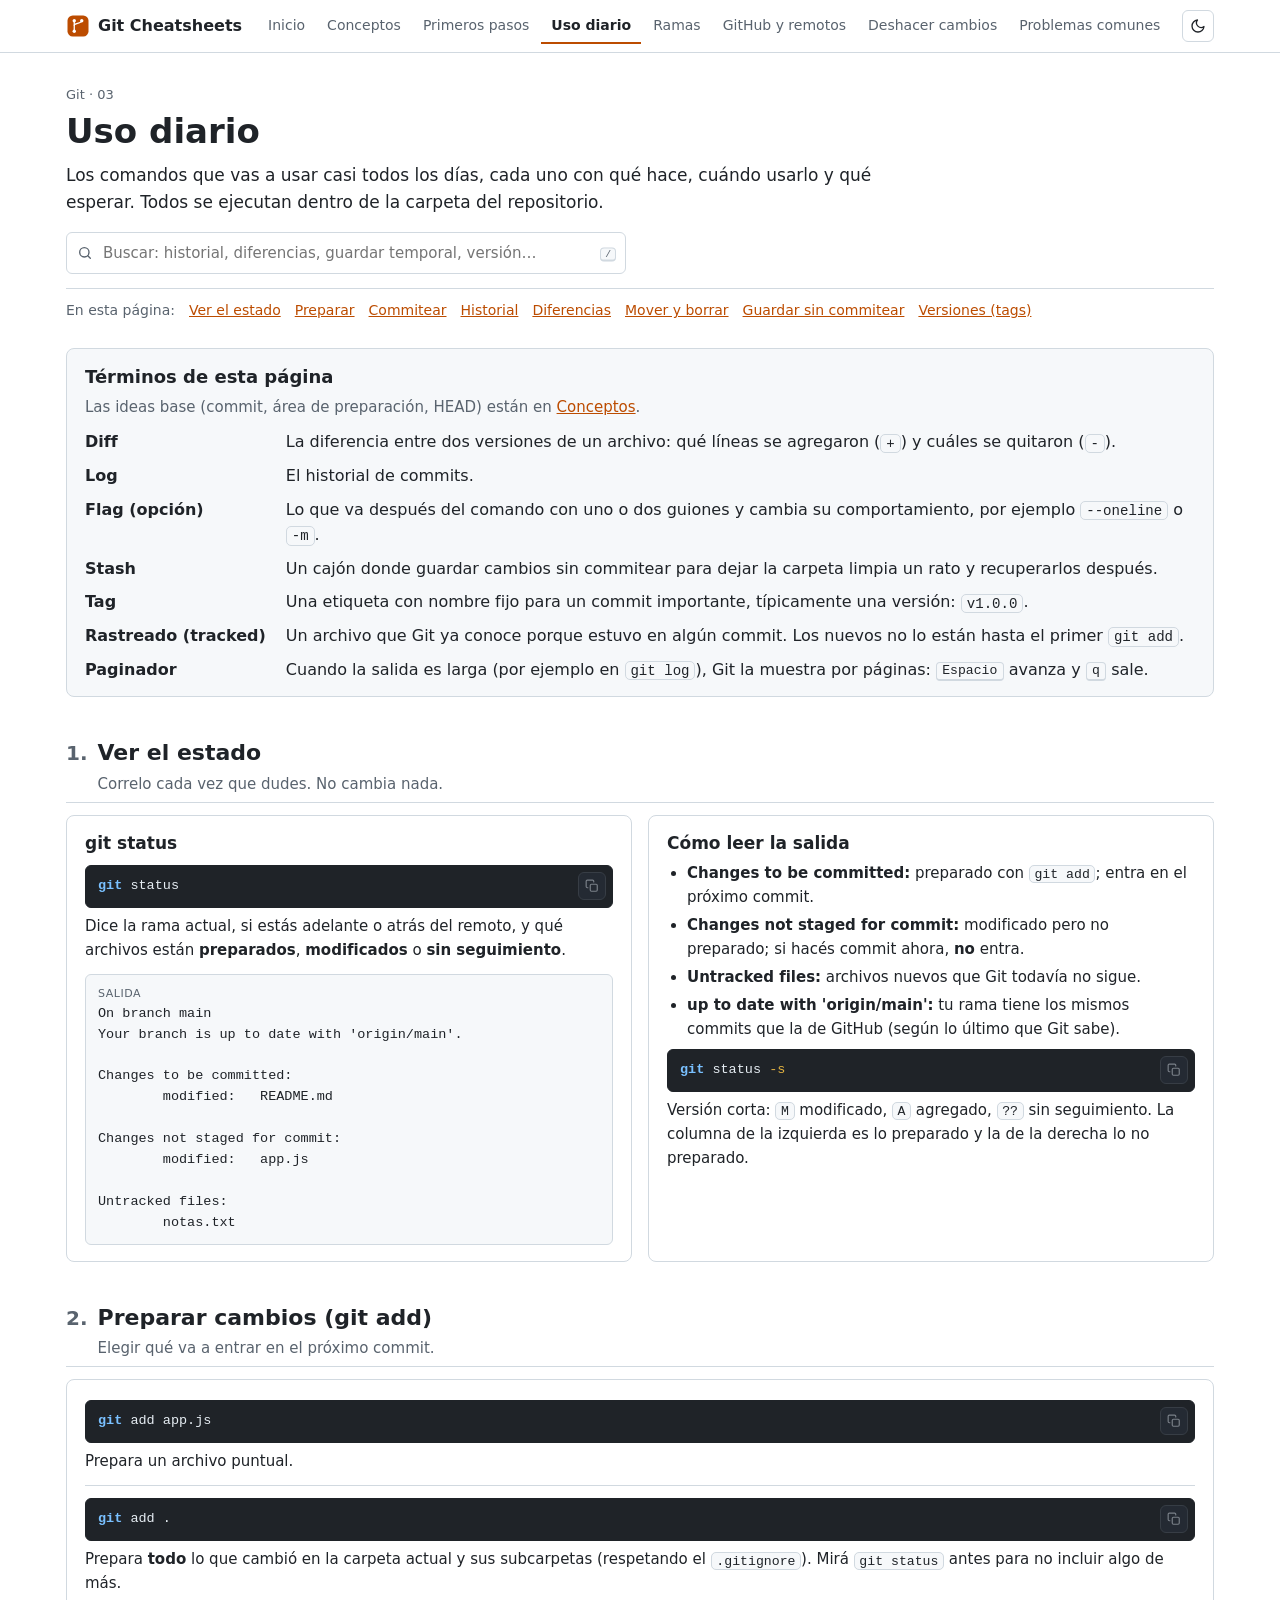
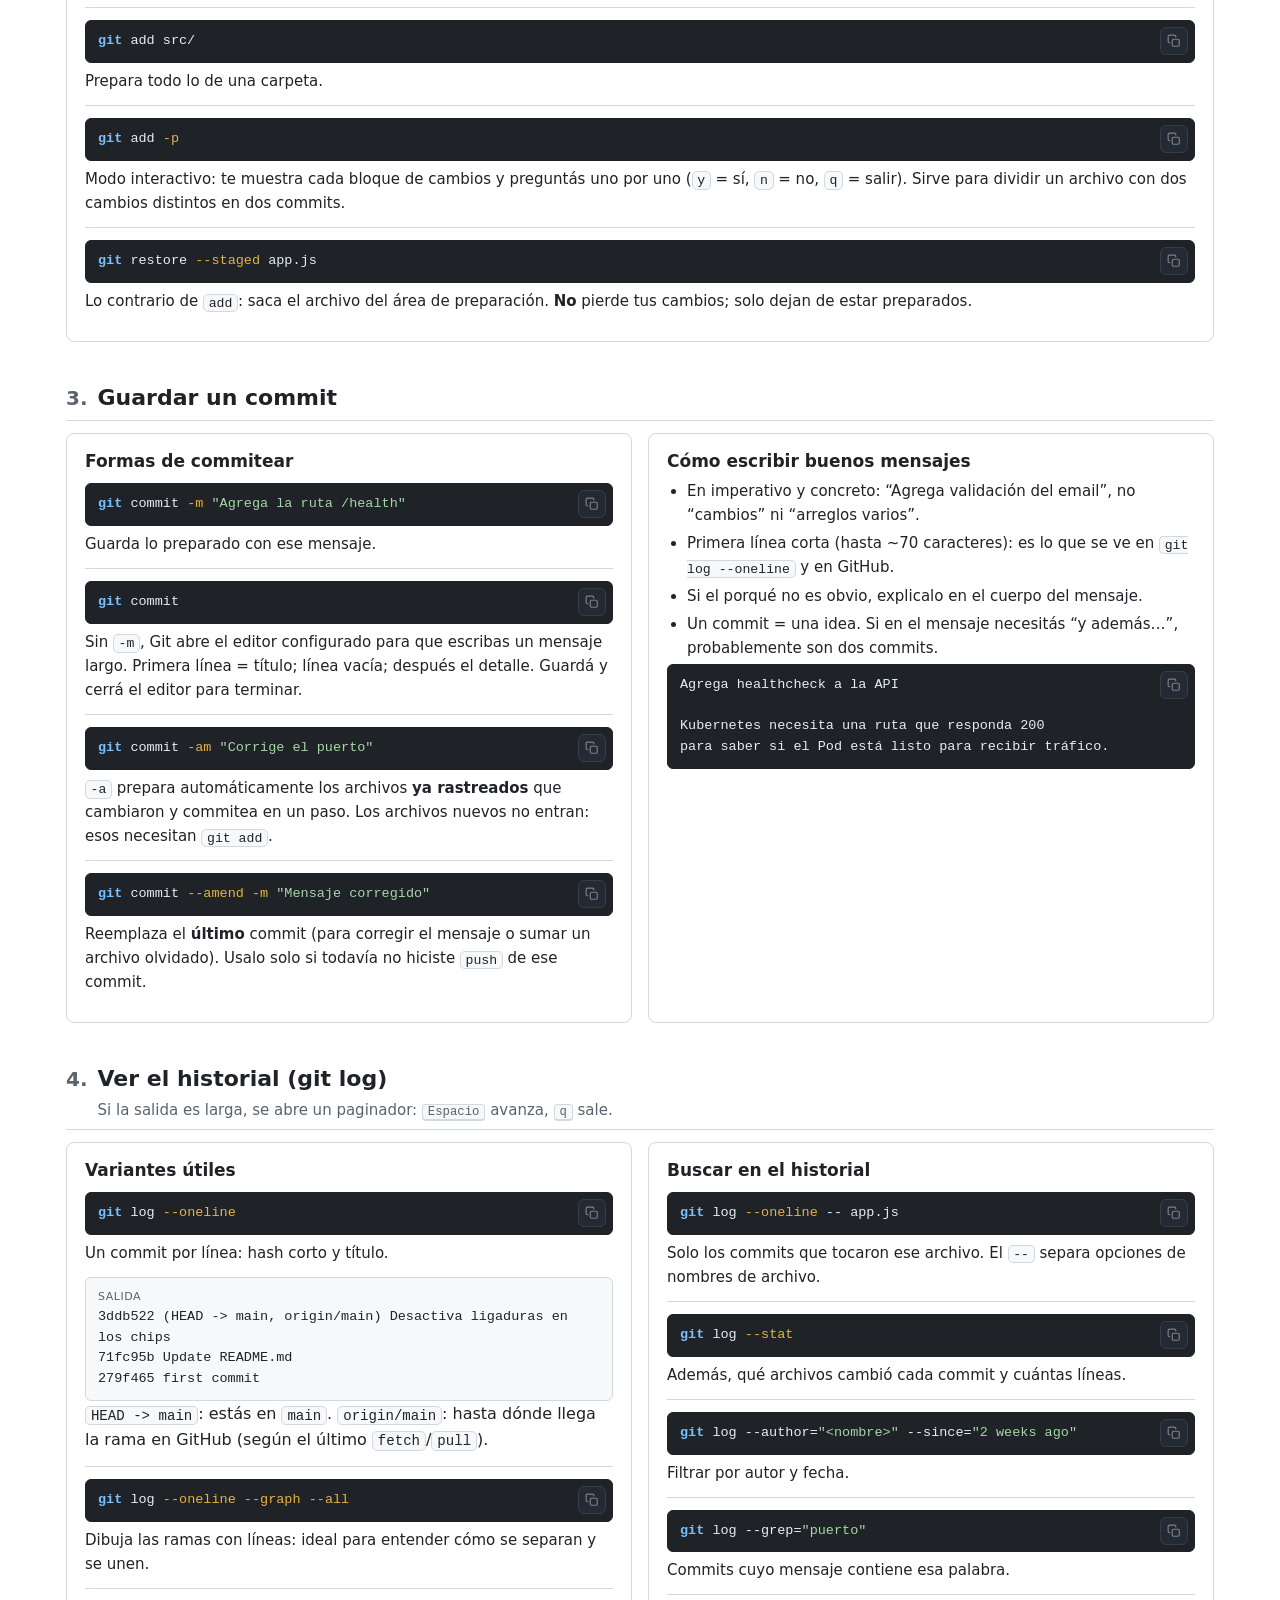
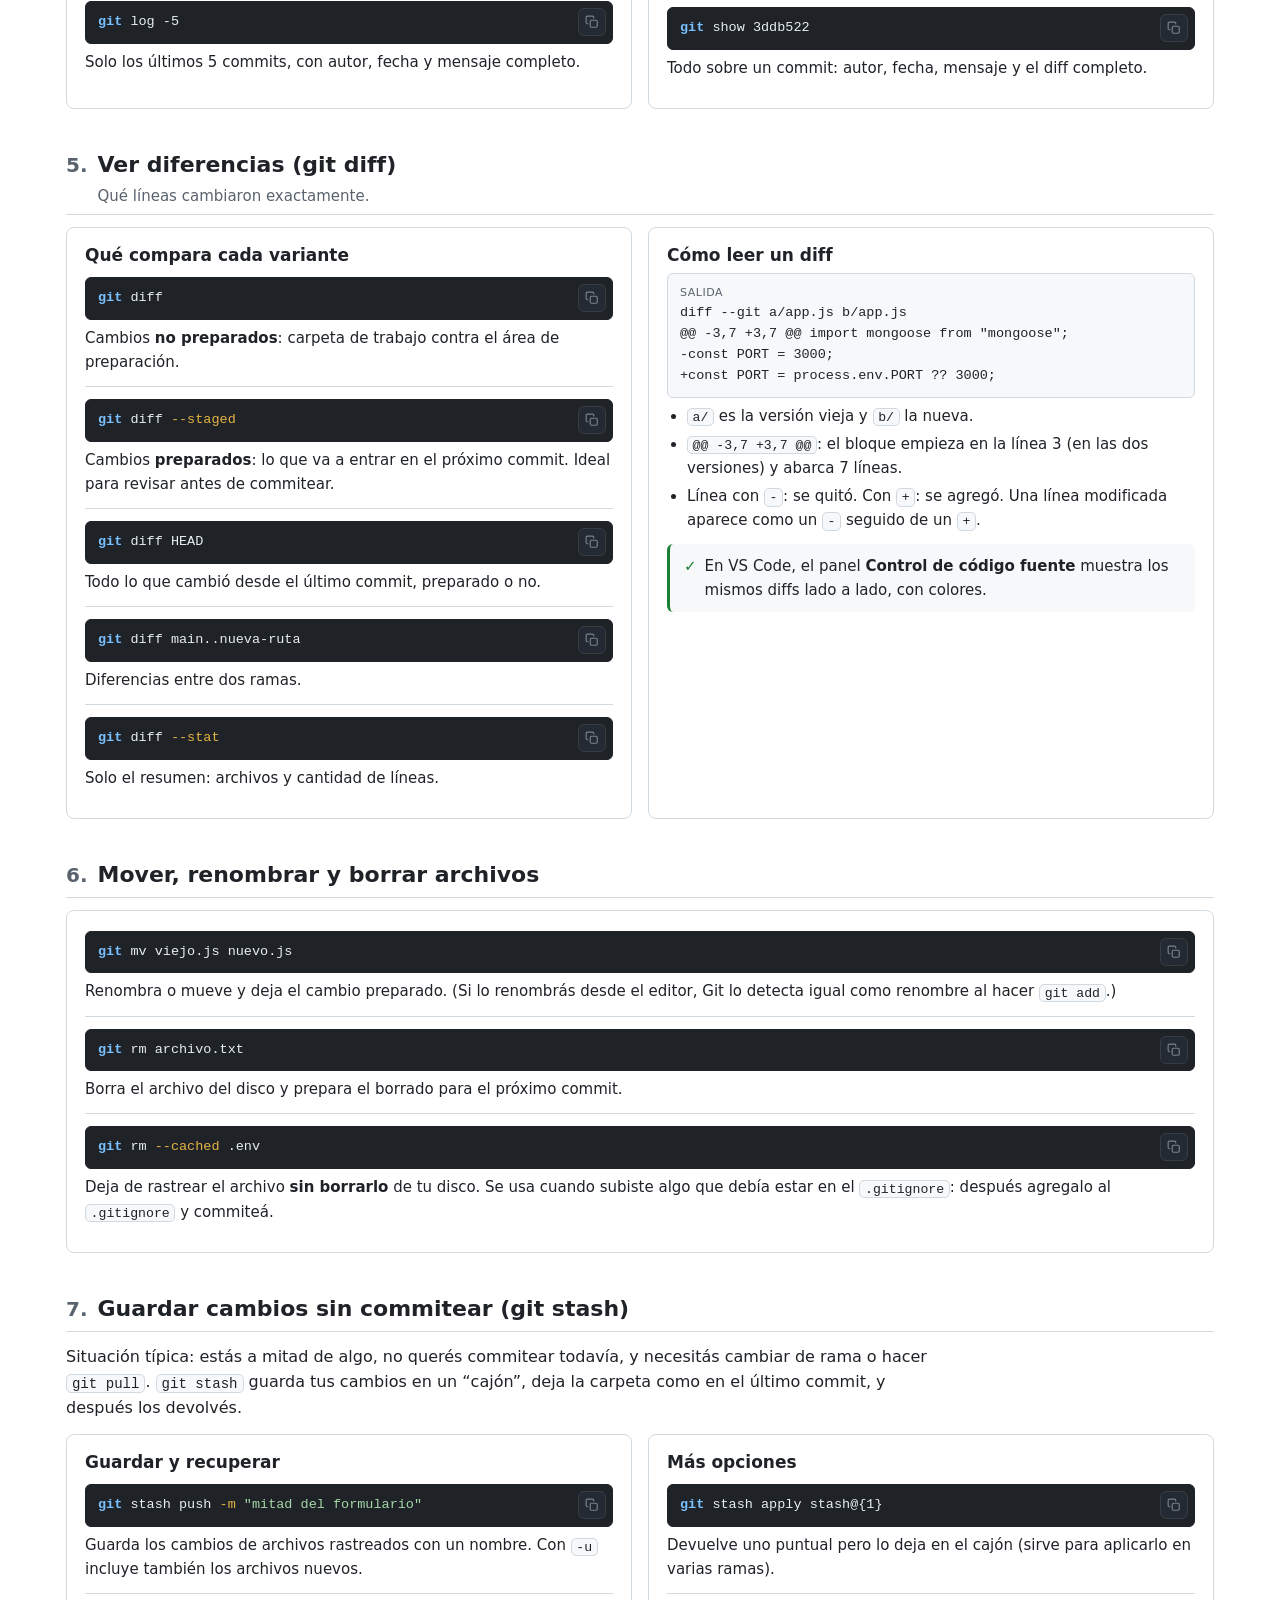
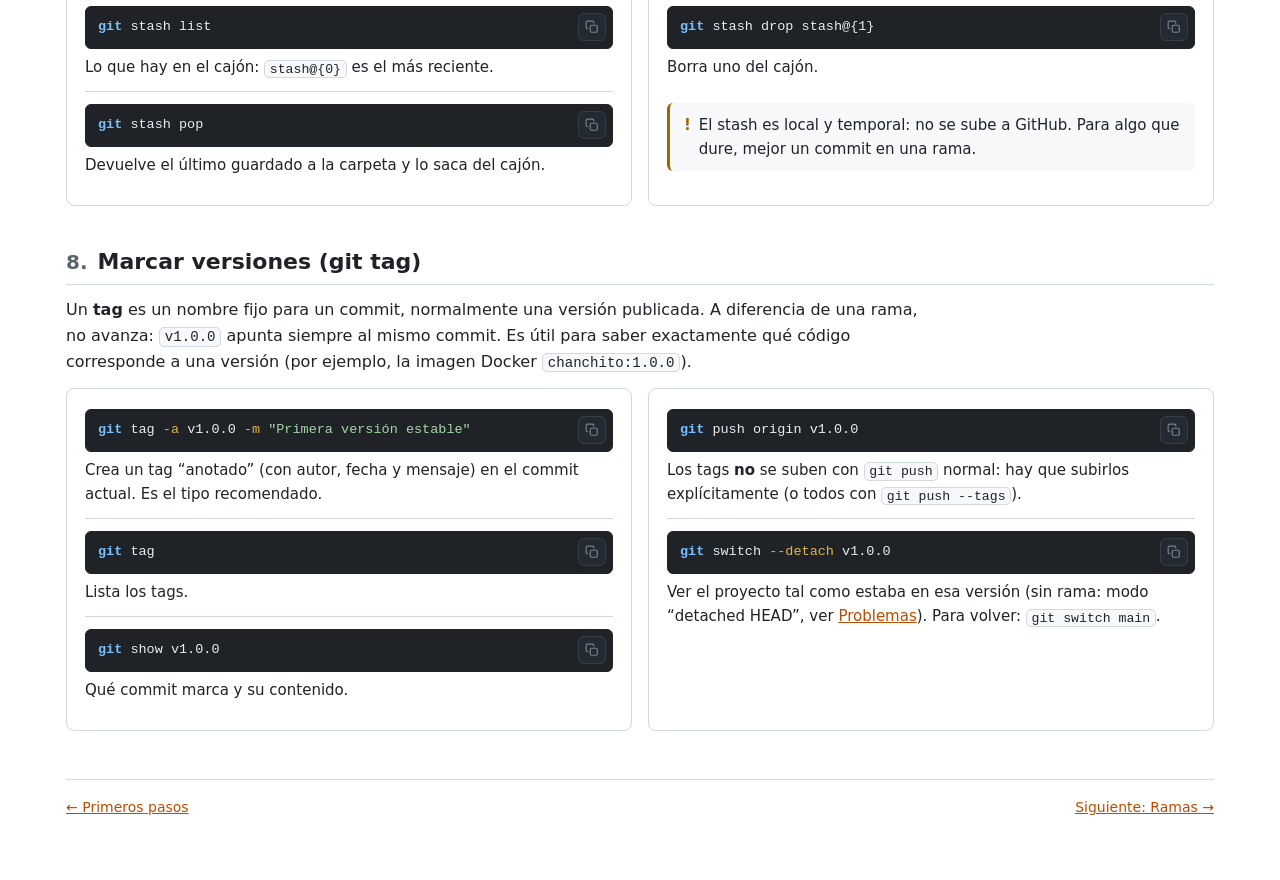
==== 03-uso-diario.html @ 5817d2de "Git cheatsheets: guía desde cero lista para Netlify Cheatsheets de Git en español para quien empieza" ====
<!doctype html>
<html lang="es">
<head>
<meta charset="utf-8">
<meta name="viewport" content="width=device-width, initial-scale=1">
<meta name="description" content="Comandos de Git para el día a día explicados: status, add, commit, log, diff, show, mover y borrar archivos, stash y tags.">
<meta name="theme-color" content="#bc4c00">
<title>Git · Uso diario</title>
<link rel="icon" href="data:image/svg+xml,%3Csvg xmlns='http://www.w3.org/2000/svg' viewBox='0 0 64 64'%3E%3Crect x='4' y='4' width='56' height='56' rx='14' fill='%23bc4c00'/%3E%3Cg fill='none' stroke='%23fff' stroke-width='3.4' stroke-linecap='round'%3E%3Cpath d='M22 18v28'/%3E%3Cpath d='M22 30c0-6 20-4 20-12'/%3E%3C/g%3E%3Cg fill='%23fff'%3E%3Ccircle cx='22' cy='18' r='4.5'/%3E%3Ccircle cx='22' cy='46' r='4.5'/%3E%3Ccircle cx='42' cy='18' r='4.5'/%3E%3C/g%3E%3C/svg%3E">
<link rel="stylesheet" href="assets/style.css">
<script src="assets/app.js"></script>
</head>
<body data-page="diario">
<header class="topbar"></header>

<main class="wrap">

  <div class="hero">
    <span class="eyebrow">Git · 03</span>
    <h1>Uso diario</h1>
    <p class="lead">Los comandos que vas a usar casi todos los días, cada uno con qué hace, cuándo usarlo y qué esperar. Todos se ejecutan dentro de la carpeta del repositorio.</p>
    <div class="toolbar">
      <label class="search">
        <svg viewBox="0 0 24 24" fill="none" stroke="currentColor" stroke-width="2" stroke-linecap="round" aria-hidden="true"><circle cx="11" cy="11" r="7"/><path d="m20 20-3.5-3.5"/></svg>
        <input id="q" type="search" placeholder="Buscar: historial, diferencias, guardar temporal, versión…" autocomplete="off" aria-label="Buscar comando">
        <span class="hint"><kbd>/</kbd></span>
      </label>
    </div>
    <nav class="toc">
      <a href="#status">Ver el estado</a>
      <a href="#add">Preparar</a>
      <a href="#commit">Commitear</a>
      <a href="#log">Historial</a>
      <a href="#diff">Diferencias</a>
      <a href="#archivos">Mover y borrar</a>
      <a href="#stash">Guardar sin commitear</a>
      <a href="#tags">Versiones (tags)</a>
    </nav>
  </div>

  <section class="terms-box">
    <h2>Términos de esta página</h2>
    <p>Las ideas base (commit, área de preparación, HEAD) están en <a href="01-conceptos.html">Conceptos</a>.</p>
    <dl class="terms">
      <dt>Diff</dt><dd>La diferencia entre dos versiones de un archivo: qué líneas se agregaron (<code>+</code>) y cuáles se quitaron (<code>-</code>).</dd>
      <dt>Log</dt><dd>El historial de commits.</dd>
      <dt>Flag (opción)</dt><dd>Lo que va después del comando con uno o dos guiones y cambia su comportamiento, por ejemplo <code>--oneline</code> o <code>-m</code>.</dd>
      <dt>Stash</dt><dd>Un cajón donde guardar cambios sin commitear para dejar la carpeta limpia un rato y recuperarlos después.</dd>
      <dt>Tag</dt><dd>Una etiqueta con nombre fijo para un commit importante, típicamente una versión: <code>v1.0.0</code>.</dd>
      <dt>Rastreado (tracked)</dt><dd>Un archivo que Git ya conoce porque estuvo en algún commit. Los nuevos no lo están hasta el primer <code>git add</code>.</dd>
      <dt>Paginador</dt><dd>Cuando la salida es larga (por ejemplo en <code>git log</code>), Git la muestra por páginas: <kbd>Espacio</kbd> avanza y <kbd>q</kbd> sale.</dd>
    </dl>
  </section>

  <!-- ================= STATUS ================= -->
  <section class="block" id="status" data-search>
    <div class="section-head">
      <div class="num">1</div>
      <div class="titles"><h2>Ver el estado</h2><p>Correlo cada vez que dudes. No cambia nada.</p></div>
    </div>
    <div class="grid cols-2">
      <div class="card">
        <h3>git status</h3>
        <div class="cmd"><pre><code>git status</code></pre><div class="what">Dice la rama actual, si estás adelante o atrás del remoto, y qué archivos están <b>preparados</b>, <b>modificados</b> o <b>sin seguimiento</b>.</div></div>
        <pre class="out"><code data-lang="plain">On branch main
Your branch is up to date with 'origin/main'.

Changes to be committed:
        modified:   README.md

Changes not staged for commit:
        modified:   app.js

Untracked files:
        notas.txt</code></pre>
      </div>
      <div class="card">
        <h3>Cómo leer la salida</h3>
        <ul>
          <li><b>Changes to be committed:</b> preparado con <code>git add</code>; entra en el próximo commit.</li>
          <li><b>Changes not staged for commit:</b> modificado pero no preparado; si hacés commit ahora, <b>no</b> entra.</li>
          <li><b>Untracked files:</b> archivos nuevos que Git todavía no sigue.</li>
          <li><b>up to date with 'origin/main':</b> tu rama tiene los mismos commits que la de GitHub (según lo último que Git sabe).</li>
        </ul>
        <div class="cmd"><pre><code>git status -s</code></pre><div class="what">Versión corta: <code>M</code> modificado, <code>A</code> agregado, <code>??</code> sin seguimiento. La columna de la izquierda es lo preparado y la de la derecha lo no preparado.</div></div>
      </div>
    </div>
  </section>

  <!-- ================= ADD ================= -->
  <section class="block" id="add" data-search>
    <div class="section-head">
      <div class="num">2</div>
      <div class="titles"><h2>Preparar cambios (git add)</h2><p>Elegir qué va a entrar en el próximo commit.</p></div>
    </div>
    <div class="card">
      <div class="cmd"><pre><code>git add app.js</code></pre><div class="what">Prepara un archivo puntual.</div></div>
      <div class="cmd"><pre><code>git add .</code></pre><div class="what">Prepara <b>todo</b> lo que cambió en la carpeta actual y sus subcarpetas (respetando el <code>.gitignore</code>). Mirá <code>git status</code> antes para no incluir algo de más.</div></div>
      <div class="cmd"><pre><code>git add src/</code></pre><div class="what">Prepara todo lo de una carpeta.</div></div>
      <div class="cmd"><pre><code>git add -p</code></pre><div class="what">Modo interactivo: te muestra cada bloque de cambios y preguntás uno por uno (<code>y</code> = sí, <code>n</code> = no, <code>q</code> = salir). Sirve para dividir un archivo con dos cambios distintos en dos commits.</div></div>
      <div class="cmd"><pre><code>git restore --staged app.js</code></pre><div class="what">Lo contrario de <code>add</code>: saca el archivo del área de preparación. <b>No</b> pierde tus cambios; solo dejan de estar preparados.</div></div>
    </div>
  </section>

  <!-- ================= COMMIT ================= -->
  <section class="block" id="commit" data-search>
    <div class="section-head">
      <div class="num">3</div>
      <div class="titles"><h2>Guardar un commit</h2></div>
    </div>
    <div class="grid cols-2">
      <div class="card">
        <h3>Formas de commitear</h3>
        <div class="cmd"><pre><code>git commit -m "Agrega la ruta /health"</code></pre><div class="what">Guarda lo preparado con ese mensaje.</div></div>
        <div class="cmd"><pre><code>git commit</code></pre><div class="what">Sin <code>-m</code>, Git abre el editor configurado para que escribas un mensaje largo. Primera línea = título; línea vacía; después el detalle. Guardá y cerrá el editor para terminar.</div></div>
        <div class="cmd"><pre><code>git commit -am "Corrige el puerto"</code></pre><div class="what"><code>-a</code> prepara automáticamente los archivos <b>ya rastreados</b> que cambiaron y commitea en un paso. Los archivos nuevos no entran: esos necesitan <code>git add</code>.</div></div>
        <div class="cmd"><pre><code>git commit --amend -m "Mensaje corregido"</code></pre><div class="what">Reemplaza el <b>último</b> commit (para corregir el mensaje o sumar un archivo olvidado). Usalo solo si todavía no hiciste <code>push</code> de ese commit.</div></div>
      </div>
      <div class="card">
        <h3>Cómo escribir buenos mensajes</h3>
        <ul>
          <li>En imperativo y concreto: “Agrega validación del email”, no “cambios” ni “arreglos varios”.</li>
          <li>Primera línea corta (hasta ~70 caracteres): es lo que se ve en <code>git log --oneline</code> y en GitHub.</li>
          <li>Si el porqué no es obvio, explicalo en el cuerpo del mensaje.</li>
          <li>Un commit = una idea. Si en el mensaje necesitás “y además…”, probablemente son dos commits.</li>
        </ul>
        <pre><code data-lang="plain">Agrega healthcheck a la API

Kubernetes necesita una ruta que responda 200
para saber si el Pod está listo para recibir tráfico.</code></pre>
      </div>
    </div>
  </section>

  <!-- ================= LOG ================= -->
  <section class="block" id="log" data-search>
    <div class="section-head">
      <div class="num">4</div>
      <div class="titles"><h2>Ver el historial (git log)</h2><p>Si la salida es larga, se abre un paginador: <kbd>Espacio</kbd> avanza, <kbd>q</kbd> sale.</p></div>
    </div>
    <div class="grid cols-2">
      <div class="card">
        <h3>Variantes útiles</h3>
        <div class="cmd"><pre><code>git log --oneline</code></pre><div class="what">Un commit por línea: hash corto y título.</div></div>
        <pre class="out"><code data-lang="plain">3ddb522 (HEAD -&gt; main, origin/main) Desactiva ligaduras en los chips
71fc95b Update README.md
279f465 first commit</code></pre>
        <div class="explain"><p><code>HEAD -&gt; main</code>: estás en <code>main</code>. <code>origin/main</code>: hasta dónde llega la rama en GitHub (según el último <code>fetch</code>/<code>pull</code>).</p></div>
        <div class="cmd"><pre><code>git log --oneline --graph --all</code></pre><div class="what">Dibuja las ramas con líneas: ideal para entender cómo se separan y se unen.</div></div>
        <div class="cmd"><pre><code>git log -5</code></pre><div class="what">Solo los últimos 5 commits, con autor, fecha y mensaje completo.</div></div>
      </div>
      <div class="card">
        <h3>Buscar en el historial</h3>
        <div class="cmd"><pre><code>git log --oneline -- app.js</code></pre><div class="what">Solo los commits que tocaron ese archivo. El <code>--</code> separa opciones de nombres de archivo.</div></div>
        <div class="cmd"><pre><code>git log --stat</code></pre><div class="what">Además, qué archivos cambió cada commit y cuántas líneas.</div></div>
        <div class="cmd"><pre><code>git log --author="&lt;nombre&gt;" --since="2 weeks ago"</code></pre><div class="what">Filtrar por autor y fecha.</div></div>
        <div class="cmd"><pre><code>git log --grep="puerto"</code></pre><div class="what">Commits cuyo mensaje contiene esa palabra.</div></div>
        <div class="cmd"><pre><code>git show 3ddb522</code></pre><div class="what">Todo sobre un commit: autor, fecha, mensaje y el diff completo.</div></div>
      </div>
    </div>
  </section>

  <!-- ================= DIFF ================= -->
  <section class="block" id="diff" data-search>
    <div class="section-head">
      <div class="num">5</div>
      <div class="titles"><h2>Ver diferencias (git diff)</h2><p>Qué líneas cambiaron exactamente.</p></div>
    </div>
    <div class="grid cols-2">
      <div class="card">
        <h3>Qué compara cada variante</h3>
        <div class="cmd"><pre><code>git diff</code></pre><div class="what">Cambios <b>no preparados</b>: carpeta de trabajo contra el área de preparación.</div></div>
        <div class="cmd"><pre><code>git diff --staged</code></pre><div class="what">Cambios <b>preparados</b>: lo que va a entrar en el próximo commit. Ideal para revisar antes de commitear.</div></div>
        <div class="cmd"><pre><code>git diff HEAD</code></pre><div class="what">Todo lo que cambió desde el último commit, preparado o no.</div></div>
        <div class="cmd"><pre><code>git diff main..nueva-ruta</code></pre><div class="what">Diferencias entre dos ramas.</div></div>
        <div class="cmd"><pre><code>git diff --stat</code></pre><div class="what">Solo el resumen: archivos y cantidad de líneas.</div></div>
      </div>
      <div class="card">
        <h3>Cómo leer un diff</h3>
        <pre class="out"><code data-lang="plain">diff --git a/app.js b/app.js
@@ -3,7 +3,7 @@ import mongoose from "mongoose";
-const PORT = 3000;
+const PORT = process.env.PORT ?? 3000;</code></pre>
        <ul>
          <li><code>a/</code> es la versión vieja y <code>b/</code> la nueva.</li>
          <li><code>@@ -3,7 +3,7 @@</code>: el bloque empieza en la línea 3 (en las dos versiones) y abarca 7 líneas.</li>
          <li>Línea con <code>-</code>: se quitó. Con <code>+</code>: se agregó. Una línea modificada aparece como un <code>-</code> seguido de un <code>+</code>.</li>
        </ul>
        <div class="callout tip"><span class="ico">✓</span><p>En VS Code, el panel <b>Control de código fuente</b> muestra los mismos diffs lado a lado, con colores.</p></div>
      </div>
    </div>
  </section>

  <!-- ================= ARCHIVOS ================= -->
  <section class="block" id="archivos" data-search>
    <div class="section-head">
      <div class="num">6</div>
      <div class="titles"><h2>Mover, renombrar y borrar archivos</h2></div>
    </div>
    <div class="card">
      <div class="cmd"><pre><code>git mv viejo.js nuevo.js</code></pre><div class="what">Renombra o mueve y deja el cambio preparado. (Si lo renombrás desde el editor, Git lo detecta igual como renombre al hacer <code>git add</code>.)</div></div>
      <div class="cmd"><pre><code>git rm archivo.txt</code></pre><div class="what">Borra el archivo del disco y prepara el borrado para el próximo commit.</div></div>
      <div class="cmd"><pre><code>git rm --cached .env</code></pre><div class="what">Deja de rastrear el archivo <b>sin borrarlo</b> de tu disco. Se usa cuando subiste algo que debía estar en el <code>.gitignore</code>: después agregalo al <code>.gitignore</code> y commiteá.</div></div>
    </div>
  </section>

  <!-- ================= STASH ================= -->
  <section class="block" id="stash" data-search>
    <div class="section-head">
      <div class="num">7</div>
      <div class="titles"><h2>Guardar cambios sin commitear (git stash)</h2></div>
    </div>
    <div class="explain">
      <p>Situación típica: estás a mitad de algo, no querés commitear todavía, y necesitás cambiar de rama o hacer <code>git pull</code>. <code>git stash</code> guarda tus cambios en un “cajón”, deja la carpeta como en el último commit, y después los devolvés.</p>
    </div>
    <div class="grid cols-2">
      <div class="card">
        <h3>Guardar y recuperar</h3>
        <div class="cmd"><pre><code>git stash push -m "mitad del formulario"</code></pre><div class="what">Guarda los cambios de archivos rastreados con un nombre. Con <code>-u</code> incluye también los archivos nuevos.</div></div>
        <div class="cmd"><pre><code>git stash list</code></pre><div class="what">Lo que hay en el cajón: <code>stash@{0}</code> es el más reciente.</div></div>
        <div class="cmd"><pre><code>git stash pop</code></pre><div class="what">Devuelve el último guardado a la carpeta y lo saca del cajón.</div></div>
      </div>
      <div class="card">
        <h3>Más opciones</h3>
        <div class="cmd"><pre><code>git stash apply stash@{1}</code></pre><div class="what">Devuelve uno puntual pero lo deja en el cajón (sirve para aplicarlo en varias ramas).</div></div>
        <div class="cmd"><pre><code>git stash drop stash@{1}</code></pre><div class="what">Borra uno del cajón.</div></div>
        <div class="callout warn"><span class="ico">!</span><p>El stash es local y temporal: no se sube a GitHub. Para algo que dure, mejor un commit en una rama.</p></div>
      </div>
    </div>
  </section>

  <!-- ================= TAGS ================= -->
  <section class="block" id="tags" data-search>
    <div class="section-head">
      <div class="num">8</div>
      <div class="titles"><h2>Marcar versiones (git tag)</h2></div>
    </div>
    <div class="explain"><p>Un <b>tag</b> es un nombre fijo para un commit, normalmente una versión publicada. A diferencia de una rama, no avanza: <code>v1.0.0</code> apunta siempre al mismo commit. Es útil para saber exactamente qué código corresponde a una versión (por ejemplo, la imagen Docker <code>chanchito:1.0.0</code>).</p></div>
    <div class="grid cols-2">
      <div class="card">
        <div class="cmd"><pre><code>git tag -a v1.0.0 -m "Primera versión estable"</code></pre><div class="what">Crea un tag “anotado” (con autor, fecha y mensaje) en el commit actual. Es el tipo recomendado.</div></div>
        <div class="cmd"><pre><code>git tag</code></pre><div class="what">Lista los tags.</div></div>
        <div class="cmd"><pre><code>git show v1.0.0</code></pre><div class="what">Qué commit marca y su contenido.</div></div>
      </div>
      <div class="card">
        <div class="cmd"><pre><code>git push origin v1.0.0</code></pre><div class="what">Los tags <b>no</b> se suben con <code>git push</code> normal: hay que subirlos explícitamente (o todos con <code>git push --tags</code>).</div></div>
        <div class="cmd"><pre><code>git switch --detach v1.0.0</code></pre><div class="what">Ver el proyecto tal como estaba en esa versión (sin rama: modo “detached HEAD”, ver <a href="07-problemas.html">Problemas</a>). Para volver: <code>git switch main</code>.</div></div>
      </div>
    </div>
  </section>

  <p class="empty">No hay comandos que coincidan con la búsqueda.</p>

  <footer class="foot">
    <a href="02-primeros-pasos.html">← Primeros pasos</a>
    <a href="04-ramas.html">Siguiente: Ramas →</a>
  </footer>
</main>
</body>
</html>
---- assets/style.css ----
/* ==========================================================
   Git Cheatsheets — estilos del sitio
   Estilo simple de documentación: texto primero, pocos adornos.
   El color de acento es lo único que cambia entre sitios.
   ========================================================== */

:root {
  --bg: #ffffff;
  --surface: #ffffff;
  --surface-2: #f6f8fa;
  --text: #1f2328;
  --muted: #59636e;
  --border: #d1d9e0;
  --accent: #bc4c00;
  --accent-soft: #fff1e5;
  --code-bg: #1f2328;
  --code-text: #e6edf3;
  --code-border: #1f2328;

  /* colores de los diagramas */
  --c-img: #2563eb;
  --c-cont: #0f8a7e;
  --c-net: #7c3aed;
  --c-vol: #b45309;
  --c-comp: #be185d;
  --c-file: #0e7490;

  --ok: #1a7f37;
  --warn: #9a6700;
  --bad: #cf222e;

  --radius: 8px;
  --mono: ui-monospace, "Cascadia Mono", Consolas, "SF Mono", Menlo, monospace;
  --sans: system-ui, -apple-system, "Segoe UI", Roboto, "Helvetica Neue", Arial, sans-serif;
}

@media (prefers-color-scheme: dark) {
  :root:not([data-theme="light"]) {
    --bg: #0d1117;
    --surface: #0d1117;
    --surface-2: #161b22;
    --text: #e6edf3;
    --muted: #9198a1;
    --border: #30363d;
    --accent: #f0883e;
    --accent-soft: #3d1f0a;
    --code-bg: #161b22;
    --code-border: #30363d;
    --c-img: #6ea8ff;
    --c-cont: #3fcfbf;
    --c-net: #b392f0;
    --c-vol: #e3a33a;
    --c-comp: #f07bb0;
    --c-file: #4fc3e0;
    --ok: #3fb950;
    --warn: #d29922;
    --bad: #f85149;
  }
}

:root[data-theme="dark"] {
  --bg: #0d1117;
  --surface: #0d1117;
  --surface-2: #161b22;
  --text: #e6edf3;
  --muted: #9198a1;
  --border: #30363d;
  --accent: #f0883e;
  --accent-soft: #3d1f0a;
  --code-bg: #161b22;
  --code-border: #30363d;
  --c-img: #6ea8ff;
  --c-cont: #3fcfbf;
  --c-net: #b392f0;
  --c-vol: #e3a33a;
  --c-comp: #f07bb0;
  --c-file: #4fc3e0;
  --ok: #3fb950;
  --warn: #d29922;
  --bad: #f85149;
}

* { box-sizing: border-box; }

html { scroll-behavior: smooth; scroll-padding-top: 70px; }

body {
  margin: 0;
  background: var(--bg);
  color: var(--text);
  font-family: var(--sans);
  font-size: 16px;
  line-height: 1.6;
}

a { color: var(--accent); }
a:hover { text-decoration: underline; }

/* sin ligaduras: que "--name" no se convierta en "—name" */
code, pre, kbd, svg .mono, .d-code, .d-lbl, .chips span {
  font-family: var(--mono);
  font-variant-ligatures: none;
  font-feature-settings: "liga" 0, "calt" 0;
}

:not(pre) > code {
  font-size: .88em;
  background: var(--surface-2);
  border: 1px solid var(--border);
  padding: .05em .35em;
  border-radius: 5px;
  overflow-wrap: anywhere;
}

kbd {
  font-size: .82em;
  border: 1px solid var(--border);
  border-bottom-width: 2px;
  border-radius: 4px;
  padding: .02em .4em;
  background: var(--surface-2);
}

/* ---------- Barra superior ---------- */

.topbar {
  position: sticky;
  top: 0;
  z-index: 20;
  background: var(--bg);
  border-bottom: 1px solid var(--border);
}

.topbar-inner {
  max-width: 1180px;
  margin: 0 auto;
  padding: 8px 16px;
  display: flex;
  align-items: center;
  gap: 16px;
}

.brand {
  display: flex;
  align-items: center;
  gap: 8px;
  font-weight: 700;
  color: var(--text);
  white-space: nowrap;
  text-decoration: none;
}
.brand:hover { text-decoration: none; }
.brand svg { width: 24px; height: 24px; flex: none; }

.nav {
  display: flex;
  gap: 2px;
  overflow-x: auto;
  scrollbar-width: none;
  flex: 1;
  min-width: 0;
}
.nav::-webkit-scrollbar { display: none; }

.nav a {
  color: var(--muted);
  font-size: 14px;
  padding: 6px 10px;
  white-space: nowrap;
  text-decoration: none;
  border-bottom: 2px solid transparent;
}
.nav a:hover { color: var(--text); }
.nav a.active { color: var(--text); font-weight: 600; border-bottom-color: var(--accent); }

.set-switch {
  flex: none;
  display: inline-flex;
  align-items: center;
  gap: 6px;
  padding: 4px 10px 4px 4px;
  border: 1px solid var(--border);
  border-radius: 6px;
  color: var(--text);
  font-size: 13px;
  white-space: nowrap;
  text-decoration: none;
}
.set-switch svg { width: 20px; height: 20px; }
@media (max-width: 720px) { .set-switch span { display: none; } .set-switch { padding: 4px; } }

.icon-btn {
  flex: none;
  width: 32px;
  height: 32px;
  border-radius: 6px;
  border: 1px solid var(--border);
  background: var(--bg);
  color: var(--text);
  cursor: pointer;
  display: grid;
  place-items: center;
}
.icon-btn svg { width: 16px; height: 16px; }

/* ---------- Página ---------- */

.wrap {
  max-width: 1180px;
  margin: 0 auto;
  padding: 0 16px 64px;
}

.hero { padding: 28px 0 8px; }
.hero .eyebrow {
  font-size: 13px;
  color: var(--muted);
}
.hero h1 {
  font-size: clamp(26px, 3.6vw, 34px);
  line-height: 1.2;
  margin: 4px 0 10px;
}
.hero p.lead {
  font-size: 17px;
  max-width: 80ch;
  margin: 0;
}

.toolbar { display: flex; flex-wrap: wrap; gap: 10px; margin: 16px 0 4px; }

.search { flex: 1 1 320px; max-width: 560px; position: relative; }
.search input {
  width: 100%;
  font: inherit;
  font-size: 15px;
  padding: 8px 12px 8px 36px;
  border-radius: 6px;
  border: 1px solid var(--border);
  background: var(--bg);
  color: var(--text);
  outline: none;
}
.search input:focus { border-color: var(--accent); box-shadow: 0 0 0 3px var(--accent-soft); }
.search svg {
  position: absolute;
  left: 11px;
  top: 50%;
  transform: translateY(-50%);
  width: 16px;
  height: 16px;
  color: var(--muted);
}
.search .hint {
  position: absolute;
  right: 10px;
  top: 50%;
  transform: translateY(-50%);
  color: var(--muted);
  font-size: 12px;
}

/* índice de la página: lista simple de enlaces */
.toc {
  display: flex;
  flex-wrap: wrap;
  gap: 4px 14px;
  margin: 14px 0 0;
  padding: 10px 0 0;
  border-top: 1px solid var(--border);
  font-size: 14px;
}
.toc::before { content: "En esta página:"; color: var(--muted); }

/* ---------- Secciones ---------- */

section.block { margin-top: 40px; }

.section-head {
  display: flex;
  align-items: baseline;
  gap: 10px;
  margin-bottom: 12px;
  padding-bottom: 6px;
  border-bottom: 1px solid var(--border);
}
.section-head .num {
  flex: none;
  font-size: 20px;
  font-weight: 700;
  color: var(--muted);
}
.section-head .num::after { content: "."; }
.section-head h2 { margin: 0; font-size: 22px; line-height: 1.3; }
.section-head p { margin: 4px 0 0; color: var(--muted); font-size: 15px; }
.section-head .titles { min-width: 0; }

.grid {
  display: grid;
  grid-template-columns: repeat(auto-fit, minmax(min(100%, 440px), 1fr));
  gap: 16px;
}
.grid.cols-2 { grid-template-columns: repeat(auto-fit, minmax(min(100%, 480px), 1fr)); }
.grid.cols-3 { grid-template-columns: repeat(auto-fit, minmax(min(100%, 320px), 1fr)); }
.grid.cols-4 { grid-template-columns: repeat(auto-fit, minmax(min(100%, 260px), 1fr)); }

.card {
  background: var(--surface);
  border: 1px solid var(--border);
  border-radius: var(--radius);
  padding: 16px 18px;
  min-width: 0;
}
.card.wide { grid-column: 1 / -1; }
.card > .tag { margin-bottom: 4px; }
.card h3 { margin: 0 0 6px; font-size: 17px; line-height: 1.35; }
.card > p, .card .desc { margin: 0 0 10px; font-size: 15px; }
.card ul, .card ol { margin: 6px 0 0; padding-left: 20px; }
.card li { margin: 4px 0; font-size: 15px; }

/* etiqueta: texto chico, sin fondo */
.tag {
  display: inline-block;
  font-size: 12px;
  font-weight: 600;
  letter-spacing: .03em;
  text-transform: uppercase;
  color: var(--muted);
}

.t-img  { --tone: var(--c-img); }
.t-cont { --tone: var(--c-cont); }
.t-net  { --tone: var(--c-net); }
.t-vol  { --tone: var(--c-vol); }
.t-comp { --tone: var(--c-comp); }
.t-file { --tone: var(--c-file); }
.t-ok   { --tone: var(--ok); }
.t-warn { --tone: var(--warn); }
.t-bad  { --tone: var(--bad); }

/* ---------- Comandos con su explicación ---------- */

.cmd {
  display: grid;
  grid-template-columns: minmax(0, 1fr);
  gap: 6px;
  padding: 12px 0;
  border-top: 1px solid var(--border);
}
.cmd:first-of-type { border-top: 0; padding-top: 4px; }
.cmd .what { font-size: 15px; }
.cmd .what b { font-weight: 600; }

/* ---------- Código ---------- */

pre {
  position: relative;
  margin: 0;
  background: var(--code-bg);
  color: var(--code-text);
  border: 1px solid var(--code-border);
  border-radius: 6px;
  padding: 10px 44px 10px 12px;
  font-size: 13.5px;
  line-height: 1.55;
  overflow-x: auto;
  tab-size: 2;
}
pre.big { padding: 12px 44px 12px 14px; }
pre code { font-family: inherit; white-space: pre; }
/* comandos sueltos: mejor ajustar línea que hacer scroll */
.cmd pre code, .want-row pre code, .err pre code, .fix pre code { white-space: pre-wrap; overflow-wrap: anywhere; }
.cmd pre.multi code, .fix pre.multi code { white-space: pre; overflow-wrap: normal; }

/* salida esperada de un comando (no se copia) */
pre.out {
  background: var(--surface-2);
  color: var(--text);
  border: 1px solid var(--border);
  padding-right: 12px;
}
pre.out::before {
  content: "salida";
  display: block;
  font-family: var(--sans);
  font-size: 11px;
  text-transform: uppercase;
  letter-spacing: .05em;
  color: var(--muted);
  margin-bottom: 2px;
}
pre.out .copy { display: none; }
pre.out .tk-cm, pre.out .tk-kw, pre.out .tk-fl, pre.out .tk-st, pre.out .tk-ph, pre.out .tk-key, pre.out .tk-num, pre.out .tk-sub { color: inherit; font-weight: inherit; font-style: normal; }

.copy {
  position: absolute;
  top: 6px;
  right: 6px;
  width: 28px;
  height: 28px;
  display: grid;
  place-items: center;
  border-radius: 6px;
  border: 1px solid #3d444d;
  background: #262c36;
  color: #9198a1;
  cursor: pointer;
  opacity: .8;
}
pre:hover .copy, .copy:focus-visible { opacity: 1; }
.copy:hover { color: #fff; }
.copy svg { width: 14px; height: 14px; }
.copy.done { color: #3fb950; border-color: #3fb950; opacity: 1; }

/* resaltado (fondo de código siempre oscuro) */
.tk-cm  { color: #8b949e; font-style: italic; }
.tk-kw  { color: #79c0ff; font-weight: 600; }
.tk-sub { color: #7ee0d1; }
.tk-fl  { color: #e3b341; }
.tk-st  { color: #a5d6a7; }
.tk-ph  { color: #ff9bce; }
.tk-key { color: #a5c8ff; }
.tk-num { color: #ffa198; }

.code-label {
  display: flex;
  align-items: center;
  justify-content: space-between;
  gap: 8px;
  font-family: var(--mono);
  font-size: 12.5px;
  color: var(--muted);
  margin: 12px 0 4px;
}
.code-label:first-child { margin-top: 0; }
.code-label .file { color: var(--text); font-weight: 700; }

/* ---------- Tablas ---------- */

.table-wrap { overflow-x: auto; margin: 4px 0 0; }

table { width: 100%; border-collapse: collapse; font-size: 15px; }
th, td {
  text-align: left;
  padding: 8px 10px;
  border-bottom: 1px solid var(--border);
  vertical-align: top;
}
th { font-size: 13px; color: var(--muted); font-weight: 600; background: var(--surface-2); }
tr:last-child td { border-bottom: 0; }
td:first-child { white-space: nowrap; }

/* ---------- Avisos ---------- */

.callout {
  display: flex;
  gap: 8px;
  padding: 10px 14px;
  border-radius: 6px;
  font-size: 15px;
  margin-top: 12px;
  background: var(--surface-2);
  border-left: 3px solid var(--tone, var(--accent));
}
.callout .ico { flex: none; font-weight: 700; color: var(--tone, var(--accent)); }
.callout p { margin: 0; }
.callout p + p, .callout p + pre, .callout pre + p { margin-top: 6px; }
.callout pre { margin-top: 6px; }
.callout.tip  { --tone: var(--ok); }
.callout.warn { --tone: var(--warn); }
.callout.bad  { --tone: var(--bad); }
.callout.info { --tone: var(--accent); }

/* ---------- Explicaciones y términos ---------- */

.explain { max-width: 85ch; margin: 0 0 14px; font-size: 16px; }
.explain p { margin: 0 0 10px; }
.explain ul, .explain ol { margin: 0 0 10px; padding-left: 22px; }
.explain li { margin: 4px 0; }

/* "Términos de esta página": glosario arriba de todo */
.terms-box {
  margin-top: 18px;
  padding: 14px 18px;
  border: 1px solid var(--border);
  border-radius: var(--radius);
  background: var(--surface-2);
}
.terms-box h2 { margin: 0 0 4px; font-size: 18px; }
.terms-box > p { margin: 0 0 10px; color: var(--muted); font-size: 15px; }
dl.terms {
  display: grid;
  grid-template-columns: minmax(150px, max-content) 1fr;
  gap: 8px 20px;
  margin: 0;
}
dl.terms dt { font-weight: 700; }
dl.terms dd { margin: 0; }
@media (max-width: 720px) {
  dl.terms { grid-template-columns: minmax(0, 1fr); gap: 2px; }
  dl.terms dd { margin-bottom: 8px; }
}

/* ---------- Diagramas ---------- */

.diagram {
  background: var(--surface);
  border: 1px solid var(--border);
  border-radius: var(--radius);
  padding: 16px;
  min-width: 0;
}
.diagram h3 { margin: 0 0 4px; font-size: 17px; }
.diagram > p { margin: 0 0 10px; font-size: 15px; }
.diagram .svg-scroll { overflow-x: auto; }
.diagram svg { display: block; width: 100%; height: auto; min-width: 560px; }
.diagram svg.small { min-width: 420px; }

svg text { font-family: var(--sans); }
svg .mono { font-family: var(--mono); }

.d-box   { fill: var(--surface-2); stroke: var(--border); stroke-width: 1.5; }
.d-plain { fill: var(--surface); stroke: var(--border); stroke-width: 1.5; }
.d-area  { fill: none; stroke: var(--border); stroke-width: 1.5; stroke-dasharray: 6 5; }
.d-title { fill: var(--text); font-weight: 700; font-size: 15px; }
.d-sub   { fill: var(--muted); font-size: 12.5px; }
.d-code  { fill: var(--text); font-family: var(--mono); font-size: 12.5px; }
.d-lbl   { fill: var(--muted); font-family: var(--mono); font-size: 12px; }
.d-line  { stroke: var(--muted); stroke-width: 1.8; fill: none; }
.d-head  { fill: var(--muted); }

.d-img  { fill: color-mix(in srgb, var(--c-img) 10%, var(--surface));  stroke: var(--c-img);  stroke-width: 1.5; }
.d-cont { fill: color-mix(in srgb, var(--c-cont) 10%, var(--surface)); stroke: var(--c-cont); stroke-width: 1.5; }
.d-net  { fill: color-mix(in srgb, var(--c-net) 6%, transparent);      stroke: var(--c-net);  stroke-width: 1.5; stroke-dasharray: 7 5; }
.d-vol  { fill: color-mix(in srgb, var(--c-vol) 10%, var(--surface));  stroke: var(--c-vol);  stroke-width: 1.5; }
.d-comp { fill: color-mix(in srgb, var(--c-comp) 8%, var(--surface));  stroke: var(--c-comp); stroke-width: 1.5; }
.d-file { fill: color-mix(in srgb, var(--c-file) 10%, var(--surface)); stroke: var(--c-file); stroke-width: 1.5; }
.d-bad  { fill: color-mix(in srgb, var(--bad) 8%, var(--surface));     stroke: var(--bad);    stroke-width: 1.5; }
.d-ok   { fill: color-mix(in srgb, var(--ok) 8%, var(--surface));      stroke: var(--ok);     stroke-width: 1.5; }

.s-img  { stroke: var(--c-img); }  .f-img  { fill: var(--c-img); }
.s-cont { stroke: var(--c-cont); } .f-cont { fill: var(--c-cont); }
.s-net  { stroke: var(--c-net); }  .f-net  { fill: var(--c-net); }
.s-vol  { stroke: var(--c-vol); }  .f-vol  { fill: var(--c-vol); }
.s-comp { stroke: var(--c-comp); } .f-comp { fill: var(--c-comp); }
.s-file { stroke: var(--c-file); } .f-file { fill: var(--c-file); }
.s-bad  { stroke: var(--bad); }    .f-bad  { fill: var(--bad); }
.s-ok   { stroke: var(--ok); }     .f-ok   { fill: var(--ok); }
.f-text { fill: var(--text); }
.f-muted { fill: var(--muted); }
.f-surface { fill: var(--surface); }

/* ---------- Portada ---------- */

.sheet-card {
  display: flex;
  flex-direction: column;
  gap: 8px;
  color: var(--text);
  text-decoration: none;
}
.sheet-card:hover { text-decoration: none; border-color: var(--accent); }
.sheet-card .top { display: flex; align-items: center; gap: 10px; }
.sheet-card .badge { width: 28px; height: 28px; color: var(--muted); flex: none; }
.sheet-card .badge svg { width: 28px; height: 28px; }
.sheet-card h3 { margin: 0; font-size: 17px; color: var(--accent); }
.sheet-card p { margin: 0; font-size: 15px; }
.sheet-card .chips { display: flex; flex-wrap: wrap; gap: 5px; margin-top: auto; }
.sheet-card .chips span {
  font-size: 12px;
  padding: 1px 6px;
  border-radius: 4px;
  background: var(--surface-2);
  color: var(--muted);
}

/* "Quiero…": tarea → comando */
.want { display: grid; grid-template-columns: minmax(0, 1fr); }
.want-row {
  display: grid;
  grid-template-columns: minmax(200px, .8fr) minmax(0, 1.4fr);
  gap: 14px;
  align-items: center;
  padding: 10px 0;
  border-top: 1px solid var(--border);
}
.want-row:first-child { border-top: 0; }
.want-row .q { font-weight: 600; font-size: 15px; }
.want-row .q small { display: block; color: var(--muted); font-weight: 400; font-size: 13px; }

.vs { display: grid; grid-template-columns: repeat(auto-fit, minmax(min(100%, 320px), 1fr)); gap: 12px; }

/* pasos numerados */
.steps { counter-reset: s; list-style: none; padding: 0 !important; margin: 0; }
.steps li {
  counter-increment: s;
  position: relative;
  padding: 8px 0 8px 34px !important;
  margin: 0 !important;
  border-top: 1px solid var(--border);
}
.steps li:first-child { border-top: 0; }
.steps li::before {
  content: counter(s) ".";
  position: absolute;
  left: 4px;
  top: 8px;
  font-weight: 700;
  color: var(--accent);
}

.legend { display: flex; flex-wrap: wrap; gap: 14px; font-size: 14px; color: var(--muted); margin-top: 10px; }
.legend span { display: inline-flex; align-items: center; gap: 6px; }
.legend i { width: 12px; height: 12px; border-radius: 2px; display: inline-block; background: var(--tone); }

.empty { display: none; text-align: center; color: var(--muted); padding: 40px 0; }
.hidden { display: none !important; }

footer.foot {
  margin-top: 48px;
  padding-top: 16px;
  border-top: 1px solid var(--border);
  color: var(--muted);
  font-size: 14px;
  display: flex;
  flex-wrap: wrap;
  justify-content: space-between;
  gap: 10px;
}

/* ---------- Varias tecnologías (sitio unificado) ---------- */

.t-docker { --tone: var(--c-file); }
.t-k8s    { --tone: var(--c-img); }
.t-tf     { --tone: var(--c-net); }

.tech {
  display: inline-flex;
  align-items: center;
  gap: 5px;
  font-size: .9em;
  font-weight: 700;
  color: var(--tone);
}
.tech::before { content: ""; width: 8px; height: 8px; border-radius: 50%; background: var(--tone); }

.rosetta { display: grid; grid-template-columns: repeat(3, minmax(0, 1fr)); gap: 12px; margin-top: 8px; }
.rosetta > div { min-width: 0; display: flex; flex-direction: column; gap: 6px; }
.rosetta .note { font-size: 14px; color: var(--muted); }
.rosetta .na { border: 1px dashed var(--border); border-radius: 6px; padding: 10px 12px; font-size: 14px; color: var(--muted); }
@media (max-width: 960px) { .rosetta { grid-template-columns: minmax(0, 1fr); } }

.phase { display: inline-block; font-size: 13px; font-weight: 700; text-transform: uppercase; letter-spacing: .04em; color: var(--tone, var(--accent)); }

/* ---------- Celular ---------- */

@media (max-width: 720px) {
  .brand span { display: none; }
  .want-row { grid-template-columns: minmax(0, 1fr); gap: 6px; }
  .section-head h2 { font-size: 19px; }
  .card { padding: 14px; }
  .search .hint { display: none; }
}

/* ---------- Imprimir / PDF ---------- */

@media print {
  :root, :root[data-theme="dark"] {
    --bg: #fff; --surface: #fff; --surface-2: #f6f8fa; --text: #1f2328; --muted: #59636e; --border: #d1d9e0;
  }
  .topbar, .toolbar, .copy, .toc { display: none !important; }
  body { font-size: 13px; }
  .card, .diagram, pre { break-inside: avoid; }
  section.block { margin-top: 18px; }
  .hero { padding-top: 0; }
  .diagram svg { min-width: 0; }
}

/* las salidas de comandos ajustan de línea en vez de cortarse */
pre.out code { white-space: pre-wrap; overflow-wrap: anywhere; }
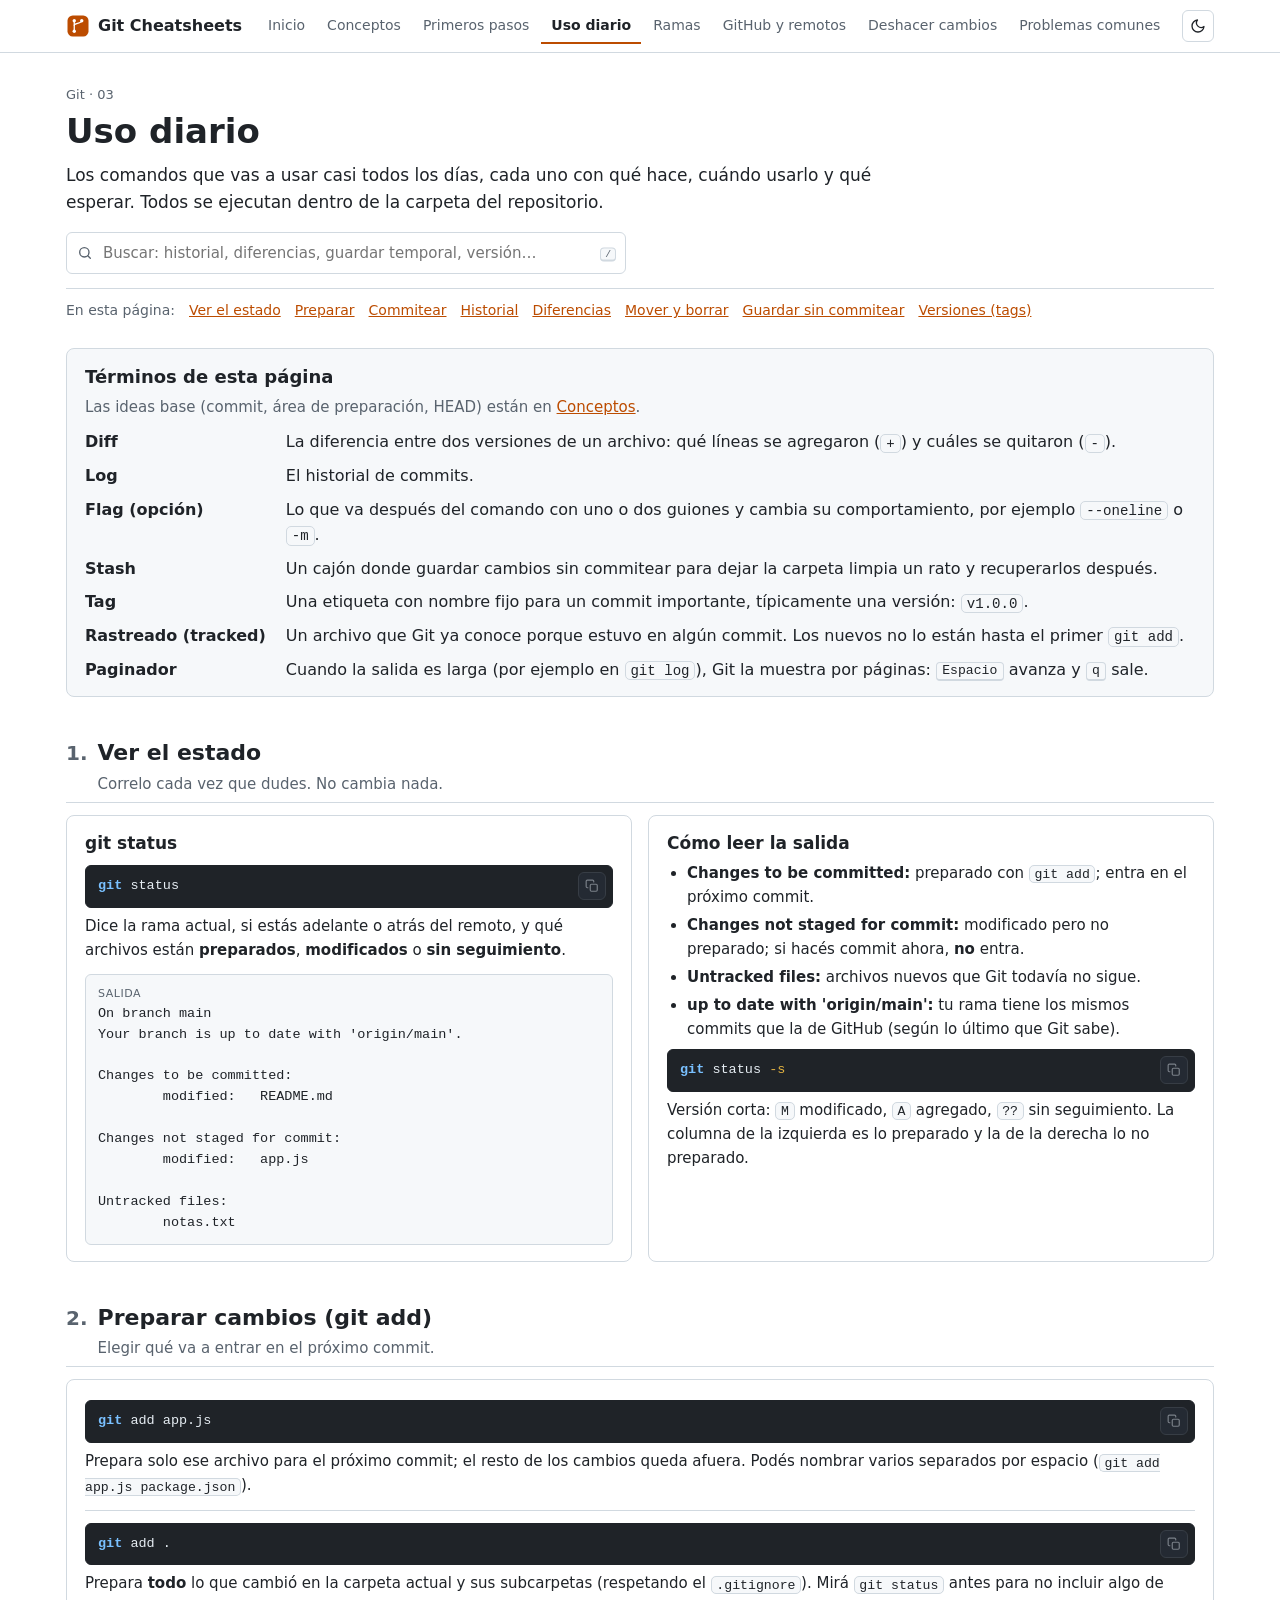
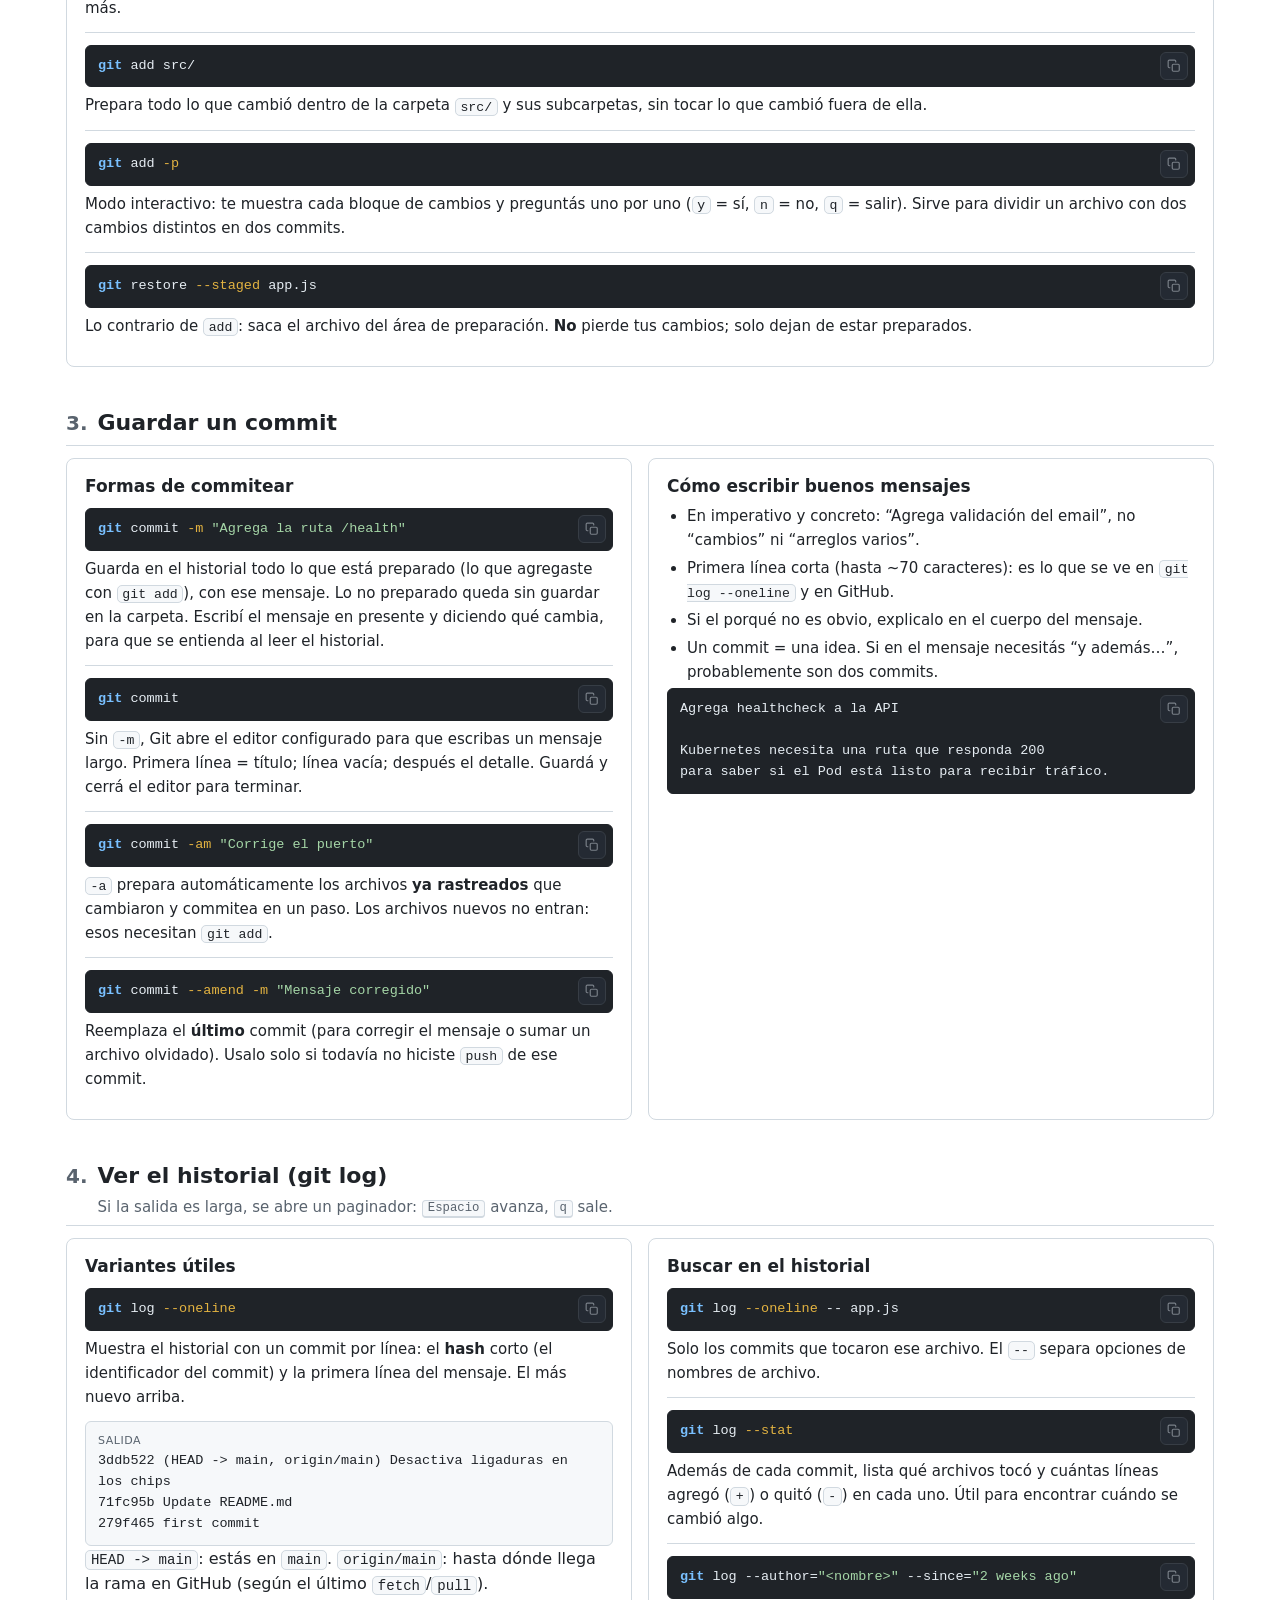
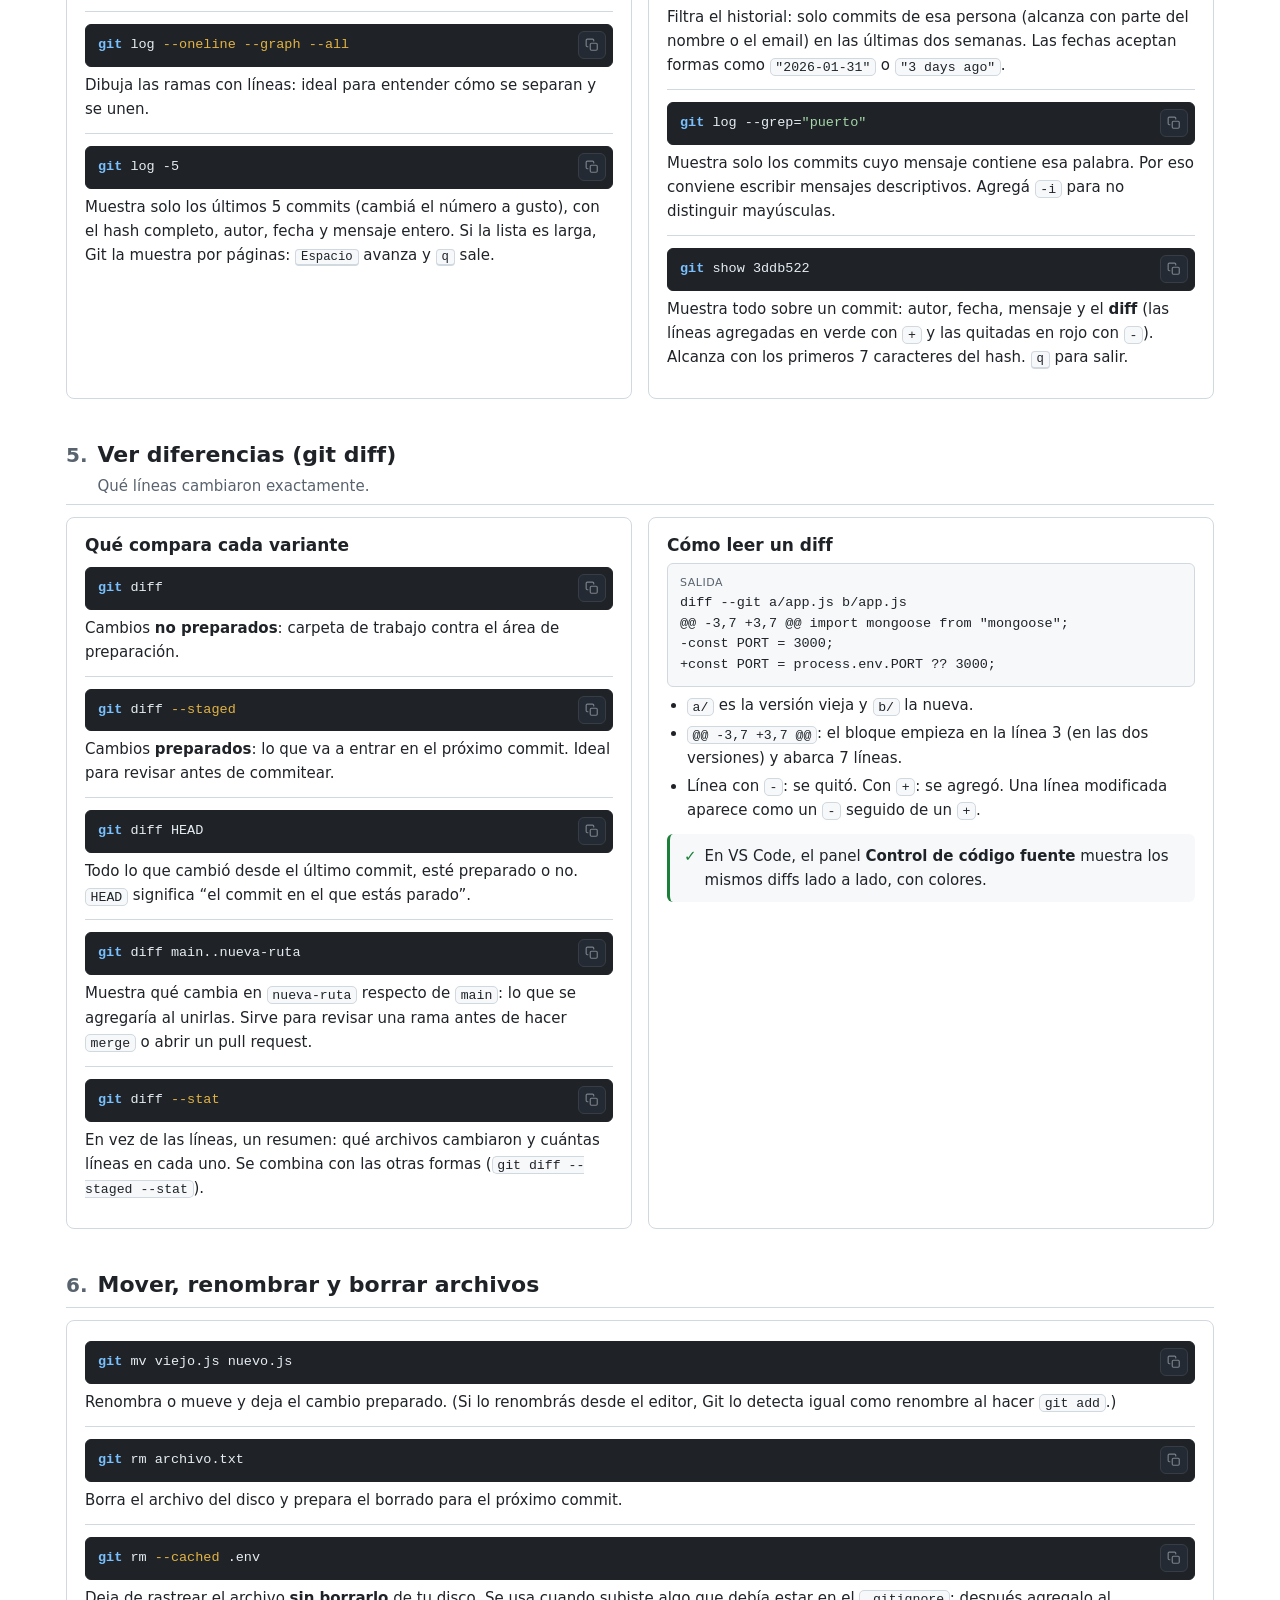
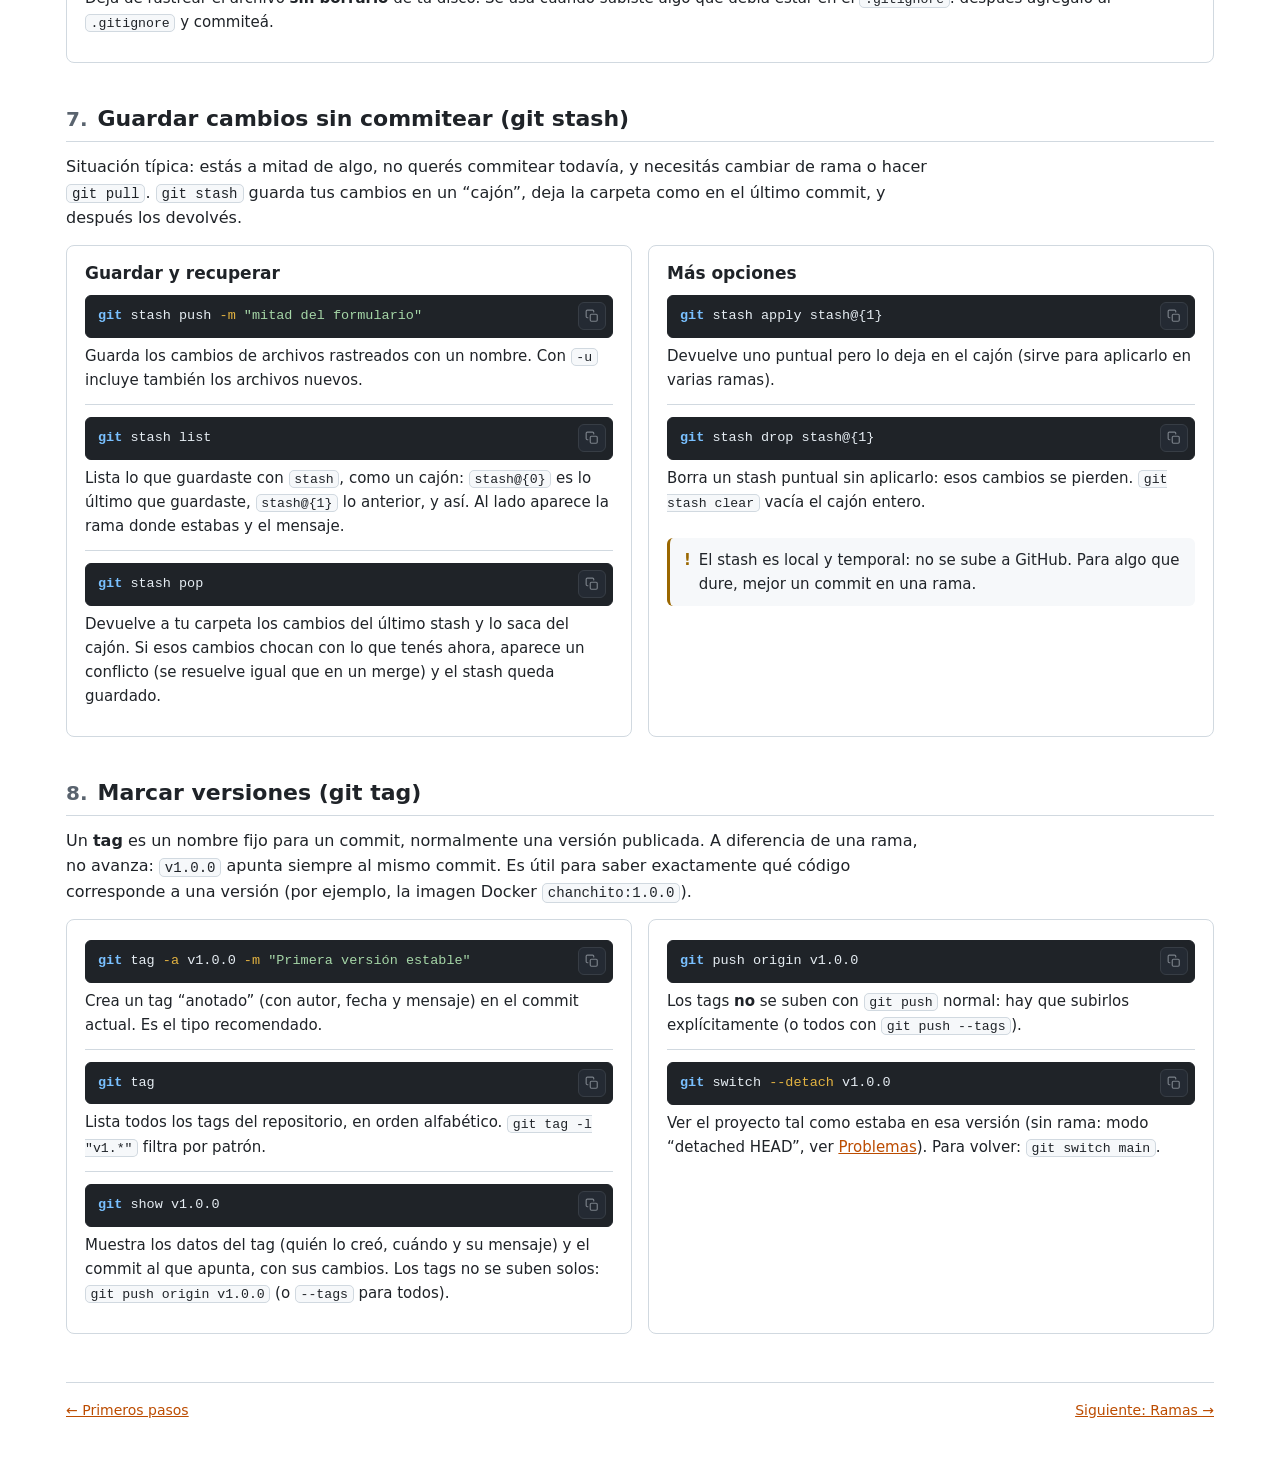
==== commit a41471a2: "Amplía las descripciones cortas de comandos Uso diario, ramas, GitHub, deshacer y primeros pasos. Re" ====
--- a/03-uso-diario.html
+++ b/03-uso-diario.html
@@ -94,9 +94,9 @@
       <div class="titles"><h2>Preparar cambios (git add)</h2><p>Elegir qué va a entrar en el próximo commit.</p></div>
     </div>
     <div class="card">
-      <div class="cmd"><pre><code>git add app.js</code></pre><div class="what">Prepara un archivo puntual.</div></div>
+      <div class="cmd"><pre><code>git add app.js</code></pre><div class="what">Prepara solo ese archivo para el próximo commit; el resto de los cambios queda afuera. Podés nombrar varios separados por espacio (<code>git add app.js package.json</code>).</div></div>
       <div class="cmd"><pre><code>git add .</code></pre><div class="what">Prepara <b>todo</b> lo que cambió en la carpeta actual y sus subcarpetas (respetando el <code>.gitignore</code>). Mirá <code>git status</code> antes para no incluir algo de más.</div></div>
-      <div class="cmd"><pre><code>git add src/</code></pre><div class="what">Prepara todo lo de una carpeta.</div></div>
+      <div class="cmd"><pre><code>git add src/</code></pre><div class="what">Prepara todo lo que cambió dentro de la carpeta <code>src/</code> y sus subcarpetas, sin tocar lo que cambió fuera de ella.</div></div>
       <div class="cmd"><pre><code>git add -p</code></pre><div class="what">Modo interactivo: te muestra cada bloque de cambios y preguntás uno por uno (<code>y</code> = sí, <code>n</code> = no, <code>q</code> = salir). Sirve para dividir un archivo con dos cambios distintos en dos commits.</div></div>
       <div class="cmd"><pre><code>git restore --staged app.js</code></pre><div class="what">Lo contrario de <code>add</code>: saca el archivo del área de preparación. <b>No</b> pierde tus cambios; solo dejan de estar preparados.</div></div>
     </div>
@@ -111,7 +111,7 @@
     <div class="grid cols-2">
       <div class="card">
         <h3>Formas de commitear</h3>
-        <div class="cmd"><pre><code>git commit -m "Agrega la ruta /health"</code></pre><div class="what">Guarda lo preparado con ese mensaje.</div></div>
+        <div class="cmd"><pre><code>git commit -m "Agrega la ruta /health"</code></pre><div class="what">Guarda en el historial todo lo que está preparado (lo que agregaste con <code>git add</code>), con ese mensaje. Lo no preparado queda sin guardar en la carpeta. Escribí el mensaje en presente y diciendo qué cambia, para que se entienda al leer el historial.</div></div>
         <div class="cmd"><pre><code>git commit</code></pre><div class="what">Sin <code>-m</code>, Git abre el editor configurado para que escribas un mensaje largo. Primera línea = título; línea vacía; después el detalle. Guardá y cerrá el editor para terminar.</div></div>
         <div class="cmd"><pre><code>git commit -am "Corrige el puerto"</code></pre><div class="what"><code>-a</code> prepara automáticamente los archivos <b>ya rastreados</b> que cambiaron y commitea en un paso. Los archivos nuevos no entran: esos necesitan <code>git add</code>.</div></div>
         <div class="cmd"><pre><code>git commit --amend -m "Mensaje corregido"</code></pre><div class="what">Reemplaza el <b>último</b> commit (para corregir el mensaje o sumar un archivo olvidado). Usalo solo si todavía no hiciste <code>push</code> de ese commit.</div></div>
@@ -141,21 +141,21 @@
     <div class="grid cols-2">
       <div class="card">
         <h3>Variantes útiles</h3>
-        <div class="cmd"><pre><code>git log --oneline</code></pre><div class="what">Un commit por línea: hash corto y título.</div></div>
+        <div class="cmd"><pre><code>git log --oneline</code></pre><div class="what">Muestra el historial con un commit por línea: el <b>hash</b> corto (el identificador del commit) y la primera línea del mensaje. El más nuevo arriba.</div></div>
         <pre class="out"><code data-lang="plain">3ddb522 (HEAD -&gt; main, origin/main) Desactiva ligaduras en los chips
 71fc95b Update README.md
 279f465 first commit</code></pre>
         <div class="explain"><p><code>HEAD -&gt; main</code>: estás en <code>main</code>. <code>origin/main</code>: hasta dónde llega la rama en GitHub (según el último <code>fetch</code>/<code>pull</code>).</p></div>
         <div class="cmd"><pre><code>git log --oneline --graph --all</code></pre><div class="what">Dibuja las ramas con líneas: ideal para entender cómo se separan y se unen.</div></div>
-        <div class="cmd"><pre><code>git log -5</code></pre><div class="what">Solo los últimos 5 commits, con autor, fecha y mensaje completo.</div></div>
+        <div class="cmd"><pre><code>git log -5</code></pre><div class="what">Muestra solo los últimos 5 commits (cambiá el número a gusto), con el hash completo, autor, fecha y mensaje entero. Si la lista es larga, Git la muestra por páginas: <kbd>Espacio</kbd> avanza y <kbd>q</kbd> sale.</div></div>
       </div>
       <div class="card">
         <h3>Buscar en el historial</h3>
         <div class="cmd"><pre><code>git log --oneline -- app.js</code></pre><div class="what">Solo los commits que tocaron ese archivo. El <code>--</code> separa opciones de nombres de archivo.</div></div>
-        <div class="cmd"><pre><code>git log --stat</code></pre><div class="what">Además, qué archivos cambió cada commit y cuántas líneas.</div></div>
-        <div class="cmd"><pre><code>git log --author="&lt;nombre&gt;" --since="2 weeks ago"</code></pre><div class="what">Filtrar por autor y fecha.</div></div>
-        <div class="cmd"><pre><code>git log --grep="puerto"</code></pre><div class="what">Commits cuyo mensaje contiene esa palabra.</div></div>
-        <div class="cmd"><pre><code>git show 3ddb522</code></pre><div class="what">Todo sobre un commit: autor, fecha, mensaje y el diff completo.</div></div>
+        <div class="cmd"><pre><code>git log --stat</code></pre><div class="what">Además de cada commit, lista qué archivos tocó y cuántas líneas agregó (<code>+</code>) o quitó (<code>-</code>) en cada uno. Útil para encontrar cuándo se cambió algo.</div></div>
+        <div class="cmd"><pre><code>git log --author="&lt;nombre&gt;" --since="2 weeks ago"</code></pre><div class="what">Filtra el historial: solo commits de esa persona (alcanza con parte del nombre o el email) en las últimas dos semanas. Las fechas aceptan formas como <code>"2026-01-31"</code> o <code>"3 days ago"</code>.</div></div>
+        <div class="cmd"><pre><code>git log --grep="puerto"</code></pre><div class="what">Muestra solo los commits cuyo mensaje contiene esa palabra. Por eso conviene escribir mensajes descriptivos. Agregá <code>-i</code> para no distinguir mayúsculas.</div></div>
+        <div class="cmd"><pre><code>git show 3ddb522</code></pre><div class="what">Muestra todo sobre un commit: autor, fecha, mensaje y el <b>diff</b> (las líneas agregadas en verde con <code>+</code> y las quitadas en rojo con <code>-</code>). Alcanza con los primeros 7 caracteres del hash. <kbd>q</kbd> para salir.</div></div>
       </div>
     </div>
   </section>
@@ -171,9 +171,9 @@
         <h3>Qué compara cada variante</h3>
         <div class="cmd"><pre><code>git diff</code></pre><div class="what">Cambios <b>no preparados</b>: carpeta de trabajo contra el área de preparación.</div></div>
         <div class="cmd"><pre><code>git diff --staged</code></pre><div class="what">Cambios <b>preparados</b>: lo que va a entrar en el próximo commit. Ideal para revisar antes de commitear.</div></div>
-        <div class="cmd"><pre><code>git diff HEAD</code></pre><div class="what">Todo lo que cambió desde el último commit, preparado o no.</div></div>
-        <div class="cmd"><pre><code>git diff main..nueva-ruta</code></pre><div class="what">Diferencias entre dos ramas.</div></div>
-        <div class="cmd"><pre><code>git diff --stat</code></pre><div class="what">Solo el resumen: archivos y cantidad de líneas.</div></div>
+        <div class="cmd"><pre><code>git diff HEAD</code></pre><div class="what">Todo lo que cambió desde el último commit, esté preparado o no. <code>HEAD</code> significa “el commit en el que estás parado”.</div></div>
+        <div class="cmd"><pre><code>git diff main..nueva-ruta</code></pre><div class="what">Muestra qué cambia en <code>nueva-ruta</code> respecto de <code>main</code>: lo que se agregaría al unirlas. Sirve para revisar una rama antes de hacer <code>merge</code> o abrir un pull request.</div></div>
+        <div class="cmd"><pre><code>git diff --stat</code></pre><div class="what">En vez de las líneas, un resumen: qué archivos cambiaron y cuántas líneas en cada uno. Se combina con las otras formas (<code>git diff --staged --stat</code>).</div></div>
       </div>
       <div class="card">
         <h3>Cómo leer un diff</h3>
@@ -217,13 +217,13 @@
       <div class="card">
         <h3>Guardar y recuperar</h3>
         <div class="cmd"><pre><code>git stash push -m "mitad del formulario"</code></pre><div class="what">Guarda los cambios de archivos rastreados con un nombre. Con <code>-u</code> incluye también los archivos nuevos.</div></div>
-        <div class="cmd"><pre><code>git stash list</code></pre><div class="what">Lo que hay en el cajón: <code>stash@{0}</code> es el más reciente.</div></div>
-        <div class="cmd"><pre><code>git stash pop</code></pre><div class="what">Devuelve el último guardado a la carpeta y lo saca del cajón.</div></div>
+        <div class="cmd"><pre><code>git stash list</code></pre><div class="what">Lista lo que guardaste con <code>stash</code>, como un cajón: <code>stash@{0}</code> es lo último que guardaste, <code>stash@{1}</code> lo anterior, y así. Al lado aparece la rama donde estabas y el mensaje.</div></div>
+        <div class="cmd"><pre><code>git stash pop</code></pre><div class="what">Devuelve a tu carpeta los cambios del último stash y lo saca del cajón. Si esos cambios chocan con lo que tenés ahora, aparece un conflicto (se resuelve igual que en un merge) y el stash queda guardado.</div></div>
       </div>
       <div class="card">
         <h3>Más opciones</h3>
         <div class="cmd"><pre><code>git stash apply stash@{1}</code></pre><div class="what">Devuelve uno puntual pero lo deja en el cajón (sirve para aplicarlo en varias ramas).</div></div>
-        <div class="cmd"><pre><code>git stash drop stash@{1}</code></pre><div class="what">Borra uno del cajón.</div></div>
+        <div class="cmd"><pre><code>git stash drop stash@{1}</code></pre><div class="what">Borra un stash puntual sin aplicarlo: esos cambios se pierden. <code>git stash clear</code> vacía el cajón entero.</div></div>
         <div class="callout warn"><span class="ico">!</span><p>El stash es local y temporal: no se sube a GitHub. Para algo que dure, mejor un commit en una rama.</p></div>
       </div>
     </div>
@@ -239,8 +239,8 @@
     <div class="grid cols-2">
       <div class="card">
         <div class="cmd"><pre><code>git tag -a v1.0.0 -m "Primera versión estable"</code></pre><div class="what">Crea un tag “anotado” (con autor, fecha y mensaje) en el commit actual. Es el tipo recomendado.</div></div>
-        <div class="cmd"><pre><code>git tag</code></pre><div class="what">Lista los tags.</div></div>
-        <div class="cmd"><pre><code>git show v1.0.0</code></pre><div class="what">Qué commit marca y su contenido.</div></div>
+        <div class="cmd"><pre><code>git tag</code></pre><div class="what">Lista todos los tags del repositorio, en orden alfabético. <code>git tag -l "v1.*"</code> filtra por patrón.</div></div>
+        <div class="cmd"><pre><code>git show v1.0.0</code></pre><div class="what">Muestra los datos del tag (quién lo creó, cuándo y su mensaje) y el commit al que apunta, con sus cambios. Los tags no se suben solos: <code>git push origin v1.0.0</code> (o <code>--tags</code> para todos).</div></div>
       </div>
       <div class="card">
         <div class="cmd"><pre><code>git push origin v1.0.0</code></pre><div class="what">Los tags <b>no</b> se suben con <code>git push</code> normal: hay que subirlos explícitamente (o todos con <code>git push --tags</code>).</div></div>
